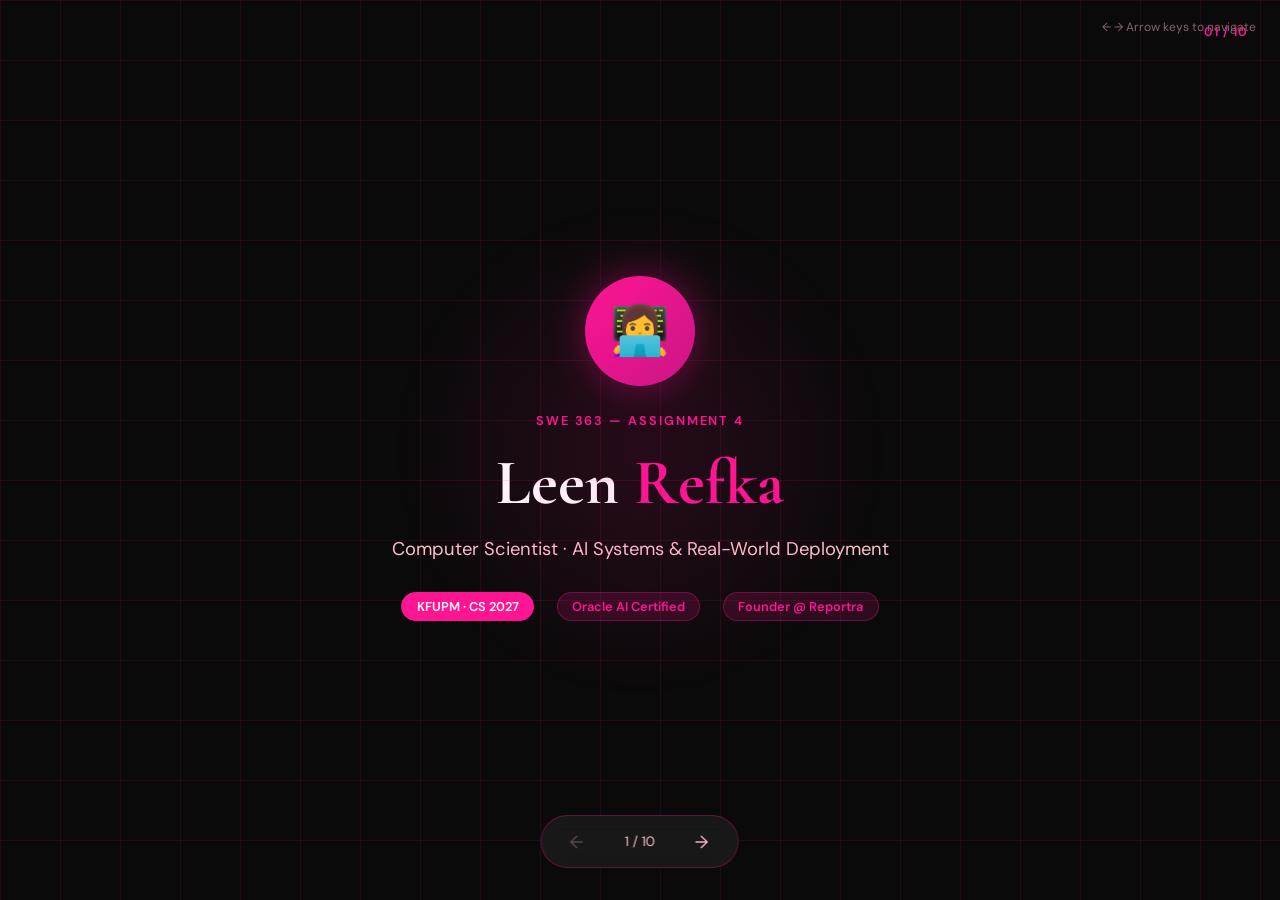
==== presentation/slides.html @ c20a2f3b "Add presentation slides, chatbot" ====
<!DOCTYPE html>
<html lang="en">
<head>
<meta charset="UTF-8">
<meta name="viewport" content="width=device-width, initial-scale=1.0">
<title>Leen Refka — Portfolio Presentation</title>
<link href="https://fonts.googleapis.com/css2?family=Cormorant+Garamond:wght@400;600&family=DM+Sans:wght@400;500;600&display=swap" rel="stylesheet">
<style>
  :root {
    --accent:   #ff1493;
    --accent2:  #c71585;
    --dark:     #0a0a0a;
    --card:     #1a1a1a;
    --text:     #ffffff;
    --muted:    #ffc0cb;
    --border:   rgba(255,20,147,0.3);
    --font-h:   'Cormorant Garamond', serif;
    --font-b:   'DM Sans', sans-serif;
  }

  * { margin:0; padding:0; box-sizing:border-box; }

  html { font-size: 16px; }

  body {
    font-family: var(--font-b);
    background: var(--dark);
    color: var(--text);
    overflow: hidden;
    height: 100vh;
  }

  /* ── SLIDES ── */
  .deck { width: 100vw; height: 100vh; position: relative; }

  .slide {
    position: absolute;
    inset: 0;
    display: flex;
    flex-direction: column;
    justify-content: center;
    align-items: center;
    padding: 3rem 5rem;
    opacity: 0;
    pointer-events: none;
    transition: opacity 0.5s ease, transform 0.5s ease;
    transform: translateX(60px);
  }
  .slide.active {
    opacity: 1;
    pointer-events: auto;
    transform: translateX(0);
  }
  .slide.prev { transform: translateX(-60px); }

  /* Subtle grid background */
  .slide::before {
    content: '';
    position: absolute;
    inset: 0;
    background-image:
      linear-gradient(var(--border) 1px, transparent 1px),
      linear-gradient(90deg, var(--border) 1px, transparent 1px);
    background-size: 60px 60px;
    pointer-events: none;
    opacity: 0.35;
  }

  /* Pink blob accent */
  .slide::after {
    content: '';
    position: absolute;
    width: 500px; height: 500px;
    border-radius: 50%;
    background: radial-gradient(circle, rgba(255,20,147,0.12) 0%, transparent 70%);
    pointer-events: none;
  }

  /* ── NAVIGATION ── */
  .nav {
    position: fixed;
    bottom: 2rem;
    left: 50%;
    transform: translateX(-50%);
    display: flex;
    align-items: center;
    gap: 1rem;
    background: rgba(26,26,26,0.9);
    border: 1px solid var(--border);
    border-radius: 50px;
    padding: 0.6rem 1.2rem;
    backdrop-filter: blur(10px);
    z-index: 100;
  }
  .nav button {
    background: none;
    border: none;
    color: var(--muted);
    font-size: 1.1rem;
    cursor: pointer;
    padding: 0.3rem 0.6rem;
    border-radius: 8px;
    transition: all 0.2s;
    font-family: var(--font-b);
  }
  .nav button:hover { background: var(--border); color: white; }
  .nav button:disabled { opacity: 0.3; cursor: default; }
  #slideCounter { font-size: 0.85rem; color: var(--muted); min-width: 60px; text-align: center; }

  /* Keyboard hint */
  .hint {
    position: fixed;
    top: 1.2rem;
    right: 1.5rem;
    font-size: 0.75rem;
    color: rgba(255,192,203,0.5);
    font-family: var(--font-b);
  }

  /* Slide number pill */
  .slide-num {
    position: absolute;
    top: 1.5rem;
    right: 2rem;
    font-size: 0.78rem;
    color: var(--accent);
    font-weight: 600;
    letter-spacing: 0.08em;
    font-family: var(--font-b);
  }

  /* ── TYPOGRAPHY ── */
  .tag-line {
    font-size: 0.8rem;
    font-weight: 600;
    letter-spacing: 0.15em;
    text-transform: uppercase;
    color: var(--accent);
    margin-bottom: 1rem;
  }
  h1 { font-family: var(--font-h); font-size: 4rem; line-height: 1.1; margin-bottom: 1rem; }
  h2 { font-family: var(--font-h); font-size: 2.8rem; margin-bottom: 1.2rem; }
  h3 { font-family: var(--font-h); font-size: 1.6rem; margin-bottom: 0.5rem; color: var(--accent); }
  p  { color: var(--muted); line-height: 1.7; font-size: 1rem; }
  .highlight { color: var(--accent); }

  /* ── CARDS GRID ── */
  .cards {
    display: grid;
    gap: 1rem;
    width: 100%;
    max-width: 900px;
    position: relative;
    z-index: 1;
  }
  .cards.cols-2 { grid-template-columns: 1fr 1fr; }
  .cards.cols-3 { grid-template-columns: 1fr 1fr 1fr; }

  .card {
    background: var(--card);
    border: 1px solid var(--border);
    border-radius: 14px;
    padding: 1.3rem 1.5rem;
  }
  .card-icon { font-size: 1.8rem; margin-bottom: 0.5rem; }
  .card p { font-size: 0.88rem; margin-top: 0.3rem; }

  /* ── PILL / BADGE ── */
  .pill {
    display: inline-block;
    background: rgba(255,20,147,0.15);
    color: var(--accent);
    border: 1px solid var(--border);
    border-radius: 50px;
    padding: 0.3rem 0.9rem;
    font-size: 0.8rem;
    font-weight: 600;
    margin: 0.2rem;
  }
  .pill.solid { background: var(--accent); color: white; border-color: var(--accent); }

  /* ── TIMELINE ── */
  .tl { display: flex; flex-direction: column; gap: 0.8rem; max-width: 700px; width: 100%; position: relative; z-index:1; }
  .tl-item { display: flex; gap: 1rem; align-items: flex-start; }
  .tl-dot { width: 10px; height: 10px; background: var(--accent); border-radius: 50%; margin-top: 0.45rem; flex-shrink: 0; }
  .tl-body h4 { font-size: 1rem; font-weight: 600; margin-bottom: 0.1rem; }
  .tl-body p  { font-size: 0.85rem; }

  /* ── FEATURE LIST ── */
  .feat-list { list-style: none; display: flex; flex-direction: column; gap: 0.6rem; position: relative; z-index:1; }
  .feat-list li { display: flex; align-items: flex-start; gap: 0.75rem; font-size: 0.95rem; }
  .feat-list li span.icon { font-size: 1.2rem; flex-shrink: 0; }

  /* ── SLIDE-SPECIFIC ── */
  /* Slide 1 — Cover */
  #s1 { text-align: center; }
  #s1 .avatar {
    width: 110px; height: 110px;
    border-radius: 50%;
    background: linear-gradient(135deg, var(--accent), var(--accent2));
    display: flex; align-items: center; justify-content: center;
    font-size: 3rem;
    margin: 0 auto 1.5rem;
    box-shadow: 0 0 40px rgba(255,20,147,0.4);
  }
  #s1 .sub { font-size: 1.15rem; color: var(--muted); margin-bottom: 1.5rem; }
  #s1 .meta { display: flex; gap: 1rem; justify-content: center; flex-wrap: wrap; }

  /* Slide 2 — About */
  #s2 { align-items: flex-start; }
  #s2 .layout { display: grid; grid-template-columns: 1fr 1.4fr; gap: 3rem; width: 100%; max-width: 900px; position: relative; z-index:1; }

  /* Slide 6 — Innovative features */
  .feat-grid { display: grid; grid-template-columns: 1fr 1fr; gap: 0.9rem; width:100%; max-width:860px; position:relative; z-index:1; }

  /* Slide 8 — Challenges */
  .challenge-list { display: flex; flex-direction: column; gap: 1rem; max-width: 780px; width:100%; position:relative; z-index:1; }
  .challenge-item { background: var(--card); border: 1px solid var(--border); border-radius: 12px; padding: 1rem 1.3rem; display: grid; grid-template-columns: 1fr 1fr; gap: 1rem; }
  .challenge-item .prob { color: var(--muted); font-size: 0.88rem; }
  .challenge-item .sol  { color: #a8f0a8; font-size: 0.88rem; }
  .challenge-item .label { font-size: 0.7rem; text-transform: uppercase; letter-spacing: 0.1em; margin-bottom: 0.2rem; }
  .challenge-item .label.p { color: #ff8080; }
  .challenge-item .label.s { color: #22c55e; }

  /* Slide 9 — Future */
  .future-grid { display: grid; grid-template-columns: 1fr 1fr 1fr; gap: 0.9rem; max-width:860px; width:100%; position:relative; z-index:1; }

  /* Progress bar slide */
  .prog-list { display: flex; flex-direction: column; gap: 0.9rem; max-width: 680px; width: 100%; position: relative; z-index:1; }
  .prog-item .prog-label { display:flex; justify-content:space-between; font-size:0.88rem; margin-bottom:0.3rem; }
  .prog-item .prog-label span:last-child { color: var(--accent); font-weight:700; }
  .prog-track { height:7px; background:rgba(255,255,255,0.1); border-radius:4px; overflow:hidden; }
  .prog-fill   { height:100%; background: linear-gradient(90deg, var(--accent), #ff85c8); border-radius:4px; }

  /* Divider line */
  .divider { width: 60px; height: 3px; background: linear-gradient(90deg, var(--accent), transparent); border-radius: 2px; margin: 0.8rem 0 1.2rem; }
  .center .divider { margin: 0.8rem auto 1.2rem; }
  .center { text-align: center; }

  /* Closing slide */
  #s10 { text-align: center; }
  #s10 h1 { font-size: 3.5rem; }
  #s10 .big-email { font-size: 1.1rem; color: var(--accent); margin-top: 1rem; }
  #s10 .socials { display:flex; gap:1rem; justify-content:center; margin-top:1.5rem; flex-wrap:wrap; }
</style>
</head>
<body>

<div class="hint">← → Arrow keys to navigate</div>

<div class="deck">

  <!-- SLIDE 1 — Cover -->
  <div class="slide active" id="s1">
    <div class="avatar">👩‍💻</div>
    <p class="tag-line">SWE 363 — Assignment 4</p>
    <h1>Leen <span class="highlight">Refka</span></h1>
    <p class="sub">Computer Scientist · AI Systems & Real-World Deployment</p>
    <div class="meta">
      <span class="pill solid">KFUPM · CS 2027</span>
      <span class="pill">Oracle AI Certified</span>
      <span class="pill">Founder @ Reportra</span>
    </div>
    <div class="slide-num">01 / 10</div>
  </div>

  <!-- SLIDE 2 — Project Overview -->
  <div class="slide" id="s2">
    <div class="slide-num">02 / 10</div>
    <div class="layout">
      <div>
        <p class="tag-line">The Project</p>
        <h2>Personal <span class="highlight">Portfolio</span></h2>
        <div class="divider"></div>
        <p>A fully responsive, production-ready personal portfolio web application built across four progressive assignments — from a static page to a feature-rich, deployed app.</p>
        <br>
        <div>
          <span class="pill solid">HTML</span>
          <span class="pill solid">CSS</span>
          <span class="pill solid">JavaScript</span>
          <span class="pill">GitHub API</span>
          <span class="pill">Facts API</span>
        </div>
      </div>
      <div class="cards" style="grid-template-columns:1fr; gap:0.75rem;">
        <div class="card"><p class="tag-line" style="margin:0 0 0.2rem">Assignment 1</p><p>Responsive layout, dark/light theme, contact form</p></div>
        <div class="card"><p class="tag-line" style="margin:0 0 0.2rem">Assignment 2</p><p>Greeting, project filters, live search, Fun Facts API</p></div>
        <div class="card"><p class="tag-line" style="margin:0 0 0.2rem">Assignment 3</p><p>GitHub API, sorting, visit timer, admin mode</p></div>
        <div class="card" style="border-color:var(--accent)"><p class="tag-line" style="margin:0 0 0.2rem">Assignment 4 ✦</p><p>Chatbot, 3D tilt, confetti, timeline, stats, typing anim.</p></div>
      </div>
    </div>
  </div>

  <!-- SLIDE 3 — About Me -->
  <div class="slide" id="s3">
    <div class="slide-num">03 / 10</div>
    <p class="tag-line">About Me</p>
    <h2 style="align-self:flex-start; max-width:900px;">Who I <span class="highlight">Am</span></h2>
    <div class="divider"></div>
    <div class="tl">
      <div class="tl-item">
        <div class="tl-dot"></div>
        <div class="tl-body"><h4>B.Sc. Computer Science — KFUPM (2023–2027)</h4><p>Focusing on AI Systems, Data Engineering & Real-World Deployment</p></div>
      </div>
      <div class="tl-item">
        <div class="tl-dot"></div>
        <div class="tl-body"><h4>Outreach Team Lead — RoboNexus | KFUPM (2025–Now)</h4><p>Sponsorship & partnership acquisition for a global robotics competition</p></div>
      </div>
      <div class="tl-item">
        <div class="tl-dot"></div>
        <div class="tl-body"><h4>Mentee — PwC Middle East (Fall 2025)</h4><p>Enterprise AI integration & aligning tech with business stakeholder goals</p></div>
      </div>
      <div class="tl-item">
        <div class="tl-dot"></div>
        <div class="tl-body"><h4>Hackathons & Community</h4><p>Finals: Logistathon & Aramco Championship · Co-organized MECC Hackathon · GSR Ambassador</p></div>
      </div>
    </div>
  </div>

  <!-- SLIDE 4 — Projects -->
  <div class="slide" id="s4">
    <div class="slide-num">04 / 10</div>
    <p class="tag-line">Projects</p>
    <h2 style="align-self:flex-start; max-width:900px;">What I've <span class="highlight">Built</span></h2>
    <div class="divider"></div>
    <div class="cards cols-2" style="max-width:900px;">
      <div class="card" style="border-color:var(--accent)">
        <div class="card-icon">⚡</div>
        <h3>Reportra</h3>
        <p>RAG + LLM pipeline turning sensor CSVs & inspection photos into compliant PDF reports for O&M firms.</p>
        <br>
        <div><span class="pill">Python</span><span class="pill">LangChain</span><span class="pill">FastAPI</span><span class="pill">React</span></div>
      </div>
      <div class="card">
        <div class="card-icon">🏥</div>
        <h3>Medical Records AI</h3>
        <p>Independent research — AI-driven clinical documentation generation applied to healthcare records.</p>
        <br>
        <div><span class="pill">LLM</span><span class="pill">RAG</span><span class="pill">Research</span></div>
      </div>
      <div class="card">
        <div class="card-icon">🚗</div>
        <h3>Car Evaluation ML</h3>
        <p>KNN, SVM, MLP classifiers on Car Evaluation dataset — cross-validation & confusion matrix analysis.</p>
        <br>
        <div><span class="pill">scikit-learn</span><span class="pill">Python</span></div>
      </div>
      <div class="card">
        <div class="card-icon">📚</div>
        <h3>TutorLink Platform</h3>
        <p>Team-built web-based course discovery & tutoring platform — feature workflows, UI logic, data org.</p>
        <br>
        <div><span class="pill">HTML</span><span class="pill">CSS</span><span class="pill">JS</span></div>
      </div>
    </div>
  </div>

  <!-- SLIDE 5 — Skills -->
  <div class="slide" id="s5">
    <div class="slide-num">05 / 10</div>
    <p class="tag-line">Tech Stack</p>
    <h2 style="align-self:flex-start; max-width:900px;">Skills & <span class="highlight">Tools</span></h2>
    <div class="divider"></div>
    <div class="prog-list">
      <div class="prog-item"><div class="prog-label"><span>Python</span><span>90%</span></div><div class="prog-track"><div class="prog-fill" style="width:90%"></div></div></div>
      <div class="prog-item"><div class="prog-label"><span>RAG / LLM Pipelines</span><span>82%</span></div><div class="prog-track"><div class="prog-fill" style="width:82%"></div></div></div>
      <div class="prog-item"><div class="prog-label"><span>React / Next.js</span><span>78%</span></div><div class="prog-track"><div class="prog-fill" style="width:78%"></div></div></div>
      <div class="prog-item"><div class="prog-label"><span>HTML & CSS</span><span>80%</span></div><div class="prog-track"><div class="prog-fill" style="width:80%"></div></div></div>
      <div class="prog-item"><div class="prog-label"><span>FastAPI / Flask</span><span>75%</span></div><div class="prog-track"><div class="prog-fill" style="width:75%"></div></div></div>
      <div class="prog-item"><div class="prog-label"><span>scikit-learn / ML</span><span>70%</span></div><div class="prog-track"><div class="prog-fill" style="width:70%"></div></div></div>
    </div>
  </div>

  <!-- SLIDE 6 — Innovative Features -->
  <div class="slide" id="s6">
    <div class="slide-num">06 / 10</div>
    <p class="tag-line">Assignment 4 Highlights</p>
    <h2 style="align-self:flex-start; max-width:900px;">Innovative <span class="highlight">Features</span></h2>
    <div class="divider"></div>
    <div class="feat-grid">
      <div class="card"><div class="card-icon">💬</div><h3>AI Chatbot</h3><p>Rule-based assistant that answers questions about my projects, skills & availability — no external API.</p></div>
      <div class="card"><div class="card-icon">🎲</div><h3>3D Card Tilt</h3><p>Project cards tilt in perspective following mouse movement — pure vanilla JS, no library.</p></div>
      <div class="card"><div class="card-icon">🎉</div><h3>Confetti Burst</h3><p>Canvas-based pink confetti animation fires when the contact form is successfully submitted.</p></div>
      <div class="card"><div class="card-icon">📊</div><h3>Stat Counters</h3><p>Numbers animate from 0 to target when scrolled into view using IntersectionObserver.</p></div>
      <div class="card"><div class="card-icon">⌨️</div><h3>Typing Animation</h3><p>Cycling role phrases in the hero — typewriter effect with configurable speed, pause & delete.</p></div>
      <div class="card"><div class="card-icon">📱</div><h3>Hamburger Menu</h3><p>Fully accessible mobile navigation with aria-expanded, outside-click dismiss & smooth toggle.</p></div>
    </div>
  </div>

  <!-- SLIDE 7 — Technical Architecture -->
  <div class="slide" id="s7">
    <div class="slide-num">07 / 10</div>
    <p class="tag-line">Technical Deep Dive</p>
    <h2 style="align-self:flex-start; max-width:900px;">Architecture <span class="highlight">& Design</span></h2>
    <div class="divider"></div>
    <div class="cards cols-3" style="max-width:900px;">
      <div class="card">
        <h3>HTML</h3>
        <ul style="color:var(--muted); font-size:0.85rem; padding-left:1rem; margin-top:0.5rem; display:flex; flex-direction:column; gap:0.3rem;">
          <li>Semantic elements</li>
          <li>ARIA attributes</li>
          <li>aria-live regions</li>
          <li>Logical section IDs</li>
        </ul>
      </div>
      <div class="card">
        <h3>CSS</h3>
        <ul style="color:var(--muted); font-size:0.85rem; padding-left:1rem; margin-top:0.5rem; display:flex; flex-direction:column; gap:0.3rem;">
          <li>CSS custom properties</li>
          <li>Grid + Flexbox layout</li>
          <li>Dark/Light theming</li>
          <li>Zero-library animations</li>
        </ul>
      </div>
      <div class="card">
        <h3>JavaScript</h3>
        <ul style="color:var(--muted); font-size:0.85rem; padding-left:1rem; margin-top:0.5rem; display:flex; flex-direction:column; gap:0.3rem;">
          <li>Modular init() pattern</li>
          <li>IntersectionObserver</li>
          <li>Async/await APIs</li>
          <li>localStorage state</li>
        </ul>
      </div>
    </div>
    <br>
    <div class="cards cols-2" style="max-width:900px;">
      <div class="card"><h3>GitHub API</h3><p>Fetches latest public repos — language badges, star counts, graceful rate-limit handling.</p></div>
      <div class="card"><h3>Useless Facts API</h3><p>Random facts on demand — loading state, error fallback, disabled button during fetch.</p></div>
    </div>
  </div>

  <!-- SLIDE 8 — Challenges -->
  <div class="slide" id="s8">
    <div class="slide-num">08 / 10</div>
    <p class="tag-line">Technical Deep Dive</p>
    <h2 style="align-self:flex-start; max-width:900px;">Challenges & <span class="highlight">Solutions</span></h2>
    <div class="divider"></div>
    <div class="challenge-list">
      <div class="challenge-item">
        <div><p class="label p">Problem</p><p class="prob">Duplicate CSS rules from previous assignments caused dark mode specificity conflicts</p></div>
        <div><p class="label s">Solution</p><p class="sol">Audited & removed ~150 duplicate lines; consolidated all tokens into CSS custom properties</p></div>
      </div>
      <div class="challenge-item">
        <div><p class="label p">Problem</p><p class="prob">Mobile timeline layout — the connecting dot floated away from the card on small screens</p></div>
        <div><p class="label s">Solution</p><p class="sol">Collapsed to single-column at 768px; fixed left/padding values for the dot in the media query</p></div>
      </div>
      <div class="challenge-item">
        <div><p class="label p">Unresolved</p><p class="prob">Contact form doesn't send real emails — submission is still simulated client-side only</p></div>
        <div><p class="label s">Planned</p><p class="sol">Integrate EmailJS or Formspree for real delivery without a backend in a future update</p></div>
      </div>
    </div>
  </div>

  <!-- SLIDE 9 — AI Integration -->
  <div class="slide" id="s9">
    <div class="slide-num">09 / 10</div>
    <p class="tag-line">AI Integration</p>
    <h2 style="align-self:flex-start; max-width:900px;">How I Used <span class="highlight">AI Tools</span></h2>
    <div class="divider"></div>
    <div class="future-grid">
      <div class="card"><div class="card-icon">🤖</div><h3>Code Generation</h3><p>Used AI tools to scaffold features like the typing animation and IntersectionObserver logic.</p></div>
      <div class="card"><div class="card-icon">🐛</div><h3>Debugging</h3><p>Identified duplicate CSS, missing aria attributes, and a form ID bug from prior assignments.</p></div>
      <div class="card"><div class="card-icon">📝</div><h3>Documentation</h3><p>Drafted README, AI usage report, and technical documentation with AI assistance.</p></div>
      <div class="card"><div class="card-icon">🔍</div><h3>Code Review</h3><p>Reviewed generated code line-by-line, tested on real devices, modified to fit design system.</p></div>
      <div class="card"><div class="card-icon">✂️</div><h3>What I Changed</h3><p>Adjusted hamburger click handler, fixed timeline mobile layout, tuned animation timings.</p></div>
      <div class="card"><div class="card-icon">📚</div><h3>Learning</h3><p>Deepened understanding of IntersectionObserver, aria-expanded semantics, and CSS specificity.</p></div>
    </div>
  </div>

  <!-- SLIDE 10 — Closing -->
  <div class="slide" id="s10">
    <div class="slide-num">10 / 10</div>
    <p class="tag-line">Thank You</p>
    <h1>Let's <span class="highlight">Connect</span></h1>
    <div class="divider" style="margin:0.8rem auto 1.2rem;"></div>
    <p class="big-email">leen.n.refka@gmail.com</p>
    <div class="socials">
      <span class="pill">github.com/leen7777</span>
      <span class="pill">linkedin.com/in/leenrefka</span>
    </div>
    <br><br>
    <div style="display:flex; gap:0.75rem; justify-content:center; flex-wrap:wrap;">
      <span class="pill solid">5 Projects</span>
      <span class="pill solid">2 Hackathon Finals</span>
      <span class="pill solid">Oracle AI Certified</span>
      <span class="pill solid">Founder @ Reportra</span>
    </div>
  </div>

</div><!-- /deck -->

<!-- Navigation -->
<nav class="nav">
  <button id="prev" disabled>←</button>
  <span id="slideCounter">1 / 10</span>
  <button id="next">→</button>
</nav>

<script>
  const slides = document.querySelectorAll('.slide');
  let cur = 0;

  function goTo(n) {
    slides[cur].classList.remove('active');
    slides[cur].classList.add('prev');
    setTimeout(() => slides[cur].classList.remove('prev'), 500);
    cur = n;
    slides[cur].classList.add('active');
    document.getElementById('slideCounter').textContent = `${cur + 1} / ${slides.length}`;
    document.getElementById('prev').disabled = cur === 0;
    document.getElementById('next').disabled = cur === slides.length - 1;
  }

  document.getElementById('prev').addEventListener('click', () => { if (cur > 0) goTo(cur - 1); });
  document.getElementById('next').addEventListener('click', () => { if (cur < slides.length - 1) goTo(cur + 1); });

  document.addEventListener('keydown', e => {
    if (e.key === 'ArrowRight' || e.key === 'ArrowDown') { if (cur < slides.length - 1) goTo(cur + 1); }
    if (e.key === 'ArrowLeft'  || e.key === 'ArrowUp')   { if (cur > 0) goTo(cur - 1); }
  });
</script>
</body>
</html>
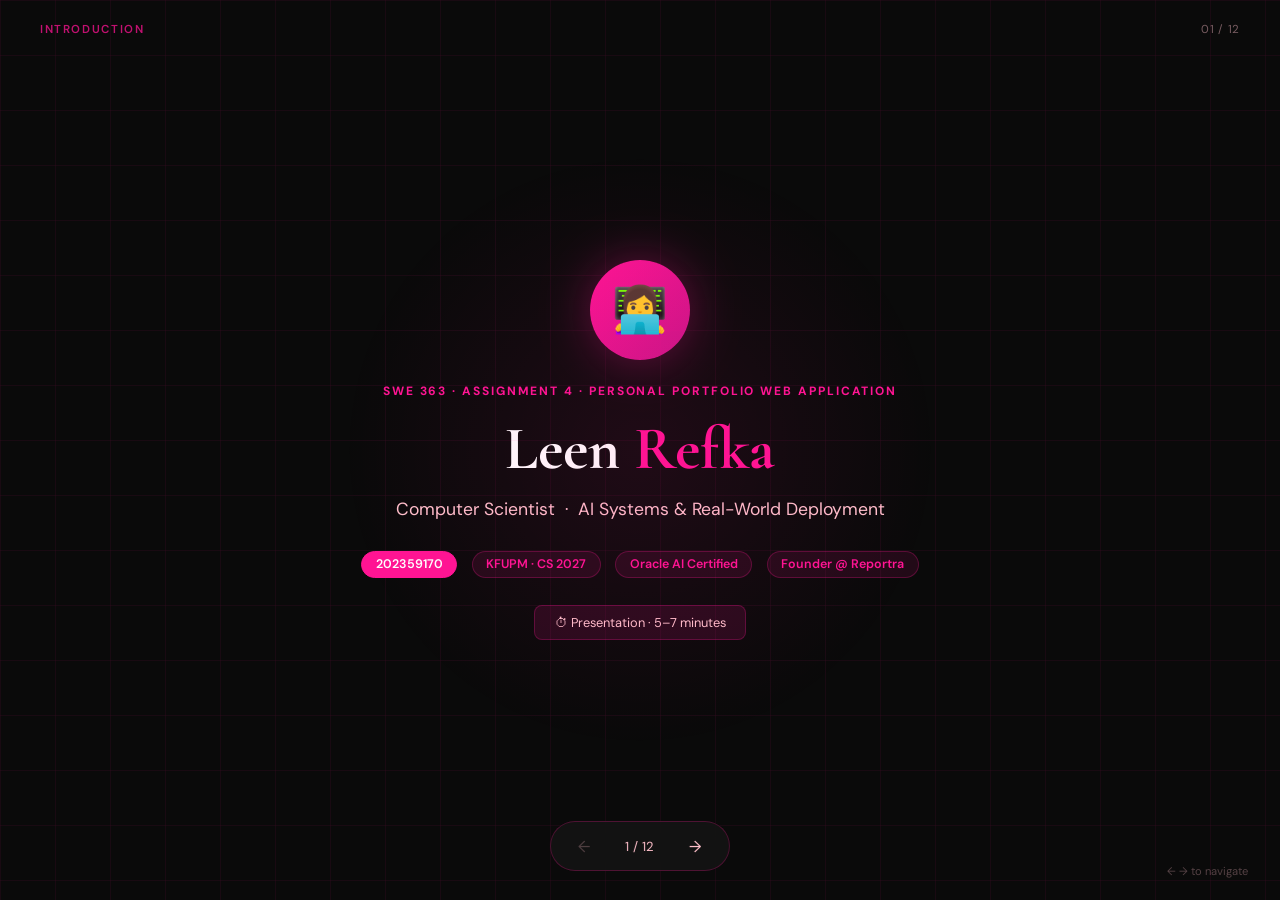
==== commit 645f5e35: "Update presentation slides to match assignment 4 required structure" ====
--- a/presentation/slides.html
+++ b/presentation/slides.html
@@ -3,521 +3,569 @@
 <head>
 <meta charset="UTF-8">
 <meta name="viewport" content="width=device-width, initial-scale=1.0">
-<title>Leen Refka — Portfolio Presentation</title>
+<title>Leen Refka — Portfolio Presentation | SWE 363</title>
 <link href="https://fonts.googleapis.com/css2?family=Cormorant+Garamond:wght@400;600&family=DM+Sans:wght@400;500;600&display=swap" rel="stylesheet">
 <style>
-  :root {
-    --accent:   #ff1493;
-    --accent2:  #c71585;
-    --dark:     #0a0a0a;
-    --card:     #1a1a1a;
-    --text:     #ffffff;
-    --muted:    #ffc0cb;
-    --border:   rgba(255,20,147,0.3);
-    --font-h:   'Cormorant Garamond', serif;
-    --font-b:   'DM Sans', sans-serif;
-  }
-
-  * { margin:0; padding:0; box-sizing:border-box; }
-
-  html { font-size: 16px; }
-
-  body {
-    font-family: var(--font-b);
-    background: var(--dark);
-    color: var(--text);
-    overflow: hidden;
-    height: 100vh;
-  }
-
-  /* ── SLIDES ── */
-  .deck { width: 100vw; height: 100vh; position: relative; }
-
-  .slide {
-    position: absolute;
-    inset: 0;
-    display: flex;
-    flex-direction: column;
-    justify-content: center;
-    align-items: center;
-    padding: 3rem 5rem;
-    opacity: 0;
-    pointer-events: none;
-    transition: opacity 0.5s ease, transform 0.5s ease;
-    transform: translateX(60px);
-  }
-  .slide.active {
-    opacity: 1;
-    pointer-events: auto;
-    transform: translateX(0);
-  }
-  .slide.prev { transform: translateX(-60px); }
-
-  /* Subtle grid background */
-  .slide::before {
-    content: '';
-    position: absolute;
-    inset: 0;
-    background-image:
-      linear-gradient(var(--border) 1px, transparent 1px),
-      linear-gradient(90deg, var(--border) 1px, transparent 1px);
-    background-size: 60px 60px;
-    pointer-events: none;
-    opacity: 0.35;
-  }
-
-  /* Pink blob accent */
-  .slide::after {
-    content: '';
-    position: absolute;
-    width: 500px; height: 500px;
-    border-radius: 50%;
-    background: radial-gradient(circle, rgba(255,20,147,0.12) 0%, transparent 70%);
-    pointer-events: none;
-  }
-
-  /* ── NAVIGATION ── */
-  .nav {
-    position: fixed;
-    bottom: 2rem;
-    left: 50%;
-    transform: translateX(-50%);
-    display: flex;
-    align-items: center;
-    gap: 1rem;
-    background: rgba(26,26,26,0.9);
-    border: 1px solid var(--border);
-    border-radius: 50px;
-    padding: 0.6rem 1.2rem;
-    backdrop-filter: blur(10px);
-    z-index: 100;
-  }
-  .nav button {
-    background: none;
-    border: none;
-    color: var(--muted);
-    font-size: 1.1rem;
-    cursor: pointer;
-    padding: 0.3rem 0.6rem;
-    border-radius: 8px;
-    transition: all 0.2s;
-    font-family: var(--font-b);
-  }
-  .nav button:hover { background: var(--border); color: white; }
-  .nav button:disabled { opacity: 0.3; cursor: default; }
-  #slideCounter { font-size: 0.85rem; color: var(--muted); min-width: 60px; text-align: center; }
-
-  /* Keyboard hint */
-  .hint {
-    position: fixed;
-    top: 1.2rem;
-    right: 1.5rem;
-    font-size: 0.75rem;
-    color: rgba(255,192,203,0.5);
-    font-family: var(--font-b);
-  }
-
-  /* Slide number pill */
-  .slide-num {
-    position: absolute;
-    top: 1.5rem;
-    right: 2rem;
-    font-size: 0.78rem;
-    color: var(--accent);
-    font-weight: 600;
-    letter-spacing: 0.08em;
-    font-family: var(--font-b);
-  }
-
-  /* ── TYPOGRAPHY ── */
-  .tag-line {
-    font-size: 0.8rem;
-    font-weight: 600;
-    letter-spacing: 0.15em;
-    text-transform: uppercase;
-    color: var(--accent);
-    margin-bottom: 1rem;
-  }
-  h1 { font-family: var(--font-h); font-size: 4rem; line-height: 1.1; margin-bottom: 1rem; }
-  h2 { font-family: var(--font-h); font-size: 2.8rem; margin-bottom: 1.2rem; }
-  h3 { font-family: var(--font-h); font-size: 1.6rem; margin-bottom: 0.5rem; color: var(--accent); }
-  p  { color: var(--muted); line-height: 1.7; font-size: 1rem; }
-  .highlight { color: var(--accent); }
-
-  /* ── CARDS GRID ── */
-  .cards {
-    display: grid;
-    gap: 1rem;
-    width: 100%;
-    max-width: 900px;
-    position: relative;
-    z-index: 1;
-  }
-  .cards.cols-2 { grid-template-columns: 1fr 1fr; }
-  .cards.cols-3 { grid-template-columns: 1fr 1fr 1fr; }
-
-  .card {
-    background: var(--card);
-    border: 1px solid var(--border);
-    border-radius: 14px;
-    padding: 1.3rem 1.5rem;
-  }
-  .card-icon { font-size: 1.8rem; margin-bottom: 0.5rem; }
-  .card p { font-size: 0.88rem; margin-top: 0.3rem; }
-
-  /* ── PILL / BADGE ── */
-  .pill {
-    display: inline-block;
-    background: rgba(255,20,147,0.15);
-    color: var(--accent);
-    border: 1px solid var(--border);
-    border-radius: 50px;
-    padding: 0.3rem 0.9rem;
-    font-size: 0.8rem;
-    font-weight: 600;
-    margin: 0.2rem;
-  }
-  .pill.solid { background: var(--accent); color: white; border-color: var(--accent); }
-
-  /* ── TIMELINE ── */
-  .tl { display: flex; flex-direction: column; gap: 0.8rem; max-width: 700px; width: 100%; position: relative; z-index:1; }
-  .tl-item { display: flex; gap: 1rem; align-items: flex-start; }
-  .tl-dot { width: 10px; height: 10px; background: var(--accent); border-radius: 50%; margin-top: 0.45rem; flex-shrink: 0; }
-  .tl-body h4 { font-size: 1rem; font-weight: 600; margin-bottom: 0.1rem; }
-  .tl-body p  { font-size: 0.85rem; }
-
-  /* ── FEATURE LIST ── */
-  .feat-list { list-style: none; display: flex; flex-direction: column; gap: 0.6rem; position: relative; z-index:1; }
-  .feat-list li { display: flex; align-items: flex-start; gap: 0.75rem; font-size: 0.95rem; }
-  .feat-list li span.icon { font-size: 1.2rem; flex-shrink: 0; }
-
-  /* ── SLIDE-SPECIFIC ── */
-  /* Slide 1 — Cover */
-  #s1 { text-align: center; }
-  #s1 .avatar {
-    width: 110px; height: 110px;
-    border-radius: 50%;
-    background: linear-gradient(135deg, var(--accent), var(--accent2));
-    display: flex; align-items: center; justify-content: center;
-    font-size: 3rem;
-    margin: 0 auto 1.5rem;
-    box-shadow: 0 0 40px rgba(255,20,147,0.4);
-  }
-  #s1 .sub { font-size: 1.15rem; color: var(--muted); margin-bottom: 1.5rem; }
-  #s1 .meta { display: flex; gap: 1rem; justify-content: center; flex-wrap: wrap; }
-
-  /* Slide 2 — About */
-  #s2 { align-items: flex-start; }
-  #s2 .layout { display: grid; grid-template-columns: 1fr 1.4fr; gap: 3rem; width: 100%; max-width: 900px; position: relative; z-index:1; }
-
-  /* Slide 6 — Innovative features */
-  .feat-grid { display: grid; grid-template-columns: 1fr 1fr; gap: 0.9rem; width:100%; max-width:860px; position:relative; z-index:1; }
-
-  /* Slide 8 — Challenges */
-  .challenge-list { display: flex; flex-direction: column; gap: 1rem; max-width: 780px; width:100%; position:relative; z-index:1; }
-  .challenge-item { background: var(--card); border: 1px solid var(--border); border-radius: 12px; padding: 1rem 1.3rem; display: grid; grid-template-columns: 1fr 1fr; gap: 1rem; }
-  .challenge-item .prob { color: var(--muted); font-size: 0.88rem; }
-  .challenge-item .sol  { color: #a8f0a8; font-size: 0.88rem; }
-  .challenge-item .label { font-size: 0.7rem; text-transform: uppercase; letter-spacing: 0.1em; margin-bottom: 0.2rem; }
-  .challenge-item .label.p { color: #ff8080; }
-  .challenge-item .label.s { color: #22c55e; }
-
-  /* Slide 9 — Future */
-  .future-grid { display: grid; grid-template-columns: 1fr 1fr 1fr; gap: 0.9rem; max-width:860px; width:100%; position:relative; z-index:1; }
-
-  /* Progress bar slide */
-  .prog-list { display: flex; flex-direction: column; gap: 0.9rem; max-width: 680px; width: 100%; position: relative; z-index:1; }
-  .prog-item .prog-label { display:flex; justify-content:space-between; font-size:0.88rem; margin-bottom:0.3rem; }
-  .prog-item .prog-label span:last-child { color: var(--accent); font-weight:700; }
-  .prog-track { height:7px; background:rgba(255,255,255,0.1); border-radius:4px; overflow:hidden; }
-  .prog-fill   { height:100%; background: linear-gradient(90deg, var(--accent), #ff85c8); border-radius:4px; }
-
-  /* Divider line */
-  .divider { width: 60px; height: 3px; background: linear-gradient(90deg, var(--accent), transparent); border-radius: 2px; margin: 0.8rem 0 1.2rem; }
-  .center .divider { margin: 0.8rem auto 1.2rem; }
-  .center { text-align: center; }
-
-  /* Closing slide */
-  #s10 { text-align: center; }
-  #s10 h1 { font-size: 3.5rem; }
-  #s10 .big-email { font-size: 1.1rem; color: var(--accent); margin-top: 1rem; }
-  #s10 .socials { display:flex; gap:1rem; justify-content:center; margin-top:1.5rem; flex-wrap:wrap; }
+:root {
+  --accent:  #ff1493;
+  --accent2: #c71585;
+  --dark:    #0a0a0a;
+  --card:    #141414;
+  --card2:   #1e1e1e;
+  --text:    #ffffff;
+  --muted:   #ffc0cb;
+  --border:  rgba(255,20,147,0.25);
+  --green:   #22c55e;
+  --red:     #ff6b6b;
+  --fh: 'Cormorant Garamond', serif;
+  --fb: 'DM Sans', sans-serif;
+}
+*{margin:0;padding:0;box-sizing:border-box;}
+html,body{width:100%;height:100%;overflow:hidden;background:var(--dark);color:var(--text);font-family:var(--fb);}
+
+/* ─── DECK ─── */
+.deck{position:relative;width:100vw;height:100vh;}
+.slide{
+  position:absolute;inset:0;
+  display:flex;flex-direction:column;justify-content:center;align-items:center;
+  padding:2.5rem 5rem;
+  opacity:0;pointer-events:none;
+  transition:opacity .45s ease,transform .45s ease;
+  transform:translateX(50px);
+}
+.slide.active{opacity:1;pointer-events:auto;transform:translateX(0);}
+.slide.out{transform:translateX(-50px);}
+
+/* grid bg */
+.slide::before{
+  content:'';position:absolute;inset:0;pointer-events:none;
+  background-image:linear-gradient(var(--border) 1px,transparent 1px),linear-gradient(90deg,var(--border) 1px,transparent 1px);
+  background-size:55px 55px;opacity:.25;
+}
+/* pink glow */
+.slide::after{
+  content:'';position:absolute;pointer-events:none;
+  width:600px;height:600px;border-radius:50%;
+  background:radial-gradient(circle,rgba(255,20,147,.09) 0%,transparent 70%);
+}
+
+/* ─── NAV ─── */
+.nav{
+  position:fixed;bottom:1.8rem;left:50%;transform:translateX(-50%);
+  display:flex;align-items:center;gap:.8rem;z-index:100;
+  background:rgba(20,20,20,.92);border:1px solid var(--border);
+  border-radius:50px;padding:.55rem 1.1rem;backdrop-filter:blur(12px);
+}
+.nav button{
+  background:none;border:none;color:var(--muted);font-size:1rem;
+  cursor:pointer;padding:.3rem .6rem;border-radius:8px;
+  transition:all .2s;font-family:var(--fb);
+}
+.nav button:hover{background:var(--border);color:#fff;}
+.nav button:disabled{opacity:.25;cursor:default;}
+#ctr{font-size:.82rem;color:var(--muted);min-width:55px;text-align:center;}
+
+/* section label */
+.section-label{
+  position:absolute;top:1.4rem;left:2.5rem;
+  font-size:.72rem;font-weight:600;letter-spacing:.14em;text-transform:uppercase;
+  color:var(--accent);opacity:.75;
+}
+.slide-num{
+  position:absolute;top:1.4rem;right:2.5rem;
+  font-size:.72rem;color:rgba(255,192,203,.45);letter-spacing:.06em;
+}
+.hint{position:fixed;bottom:1.4rem;right:2rem;font-size:.7rem;color:rgba(255,192,203,.3);}
+
+/* ─── TYPOGRAPHY ─── */
+.eyebrow{font-size:.75rem;font-weight:700;letter-spacing:.16em;text-transform:uppercase;color:var(--accent);margin-bottom:.9rem;}
+h1{font-family:var(--fh);font-size:3.8rem;line-height:1.1;margin-bottom:.8rem;}
+h2{font-family:var(--fh);font-size:2.6rem;line-height:1.15;margin-bottom:.9rem;}
+h3{font-family:var(--fh);font-size:1.35rem;color:var(--accent);margin-bottom:.35rem;}
+p{color:var(--muted);line-height:1.7;font-size:.95rem;}
+.hl{color:var(--accent);}
+.divider{width:50px;height:3px;background:linear-gradient(90deg,var(--accent),transparent);border-radius:2px;margin:.7rem 0 1.1rem;}
+
+/* ─── PILL ─── */
+.pill{display:inline-block;padding:.28rem .85rem;border-radius:50px;font-size:.78rem;font-weight:600;margin:.2rem;border:1px solid var(--border);background:rgba(255,20,147,.1);color:var(--accent);}
+.pill.s{background:var(--accent);color:#fff;border-color:var(--accent);}
+.pill.g{background:rgba(34,197,94,.12);color:var(--green);border-color:rgba(34,197,94,.3);}
+.pill.r{background:rgba(255,107,107,.12);color:var(--red);border-color:rgba(255,107,107,.3);}
+
+/* ─── CARD ─── */
+.card{background:var(--card2);border:1px solid var(--border);border-radius:14px;padding:1.2rem 1.4rem;}
+.card.accent{border-color:var(--accent);}
+.card-icon{font-size:1.7rem;margin-bottom:.4rem;}
+
+/* ─── GRID LAYOUTS ─── */
+.g2{display:grid;grid-template-columns:1fr 1fr;gap:1rem;width:100%;max-width:900px;position:relative;z-index:1;}
+.g3{display:grid;grid-template-columns:1fr 1fr 1fr;gap:.9rem;width:100%;max-width:900px;position:relative;z-index:1;}
+.g4{display:grid;grid-template-columns:1fr 1fr 1fr 1fr;gap:.85rem;width:100%;max-width:960px;position:relative;z-index:1;}
+.side{display:grid;grid-template-columns:1fr 1.5fr;gap:3rem;width:100%;max-width:920px;position:relative;z-index:1;align-items:start;}
+
+/* ─── FEATURE ROW ─── */
+.feat{display:flex;align-items:flex-start;gap:.75rem;margin-bottom:.55rem;}
+.feat-icon{font-size:1.15rem;flex-shrink:0;margin-top:.05rem;}
+.feat-text h4{font-size:.95rem;font-weight:600;margin-bottom:.1rem;}
+.feat-text p{font-size:.83rem;}
+
+/* ─── CHALLENGE TABLE ─── */
+.ch-row{display:grid;grid-template-columns:1fr 1fr;gap:.75rem;background:var(--card2);border:1px solid var(--border);border-radius:12px;padding:1rem 1.2rem;margin-bottom:.6rem;}
+.ch-label{font-size:.65rem;font-weight:700;letter-spacing:.1em;text-transform:uppercase;margin-bottom:.2rem;}
+.ch-label.p{color:var(--red);}
+.ch-label.s{color:var(--green);}
+.ch-val{font-size:.85rem;color:var(--muted);}
+
+/* ─── PROGRESS BARS ─── */
+.prog{margin-bottom:.75rem;}
+.prog-top{display:flex;justify-content:space-between;font-size:.85rem;margin-bottom:.3rem;}
+.prog-top span:last-child{color:var(--accent);font-weight:700;}
+.prog-track{height:7px;background:rgba(255,255,255,.08);border-radius:4px;overflow:hidden;}
+.prog-fill{height:100%;background:linear-gradient(90deg,var(--accent),#ff85c8);border-radius:4px;}
+
+/* ─── TIMELINE ─── */
+.tl{display:flex;flex-direction:column;gap:.7rem;max-width:760px;width:100%;position:relative;z-index:1;}
+.tl-row{display:flex;gap:.9rem;}
+.tl-dot{width:9px;height:9px;border-radius:50%;background:var(--accent);margin-top:.45rem;flex-shrink:0;}
+.tl-row h4{font-size:.95rem;font-weight:600;margin-bottom:.1rem;}
+.tl-row p{font-size:.83rem;}
+
+/* ─── COVER SLIDE ─── */
+#s1{text-align:center;}
+.avatar{width:100px;height:100px;border-radius:50%;background:linear-gradient(135deg,var(--accent),var(--accent2));display:flex;align-items:center;justify-content:center;font-size:2.8rem;margin:0 auto 1.3rem;box-shadow:0 0 50px rgba(255,20,147,.35);}
+.sub-title{font-size:1.1rem;color:var(--muted);margin-bottom:1.4rem;}
+.meta-pills{display:flex;gap:.5rem;justify-content:center;flex-wrap:wrap;}
+.time-badge{display:inline-block;background:rgba(255,20,147,.12);border:1px solid var(--border);border-radius:8px;padding:.5rem 1.2rem;font-size:.8rem;color:var(--muted);margin-top:1.5rem;}
+
+/* ─── CLOSING ─── */
+#s12{text-align:center;}
+#s12 .big{font-size:1.05rem;color:var(--accent);margin-top:.8rem;}
+#s12 .links{display:flex;gap:.8rem;justify-content:center;flex-wrap:wrap;margin-top:1.2rem;}
 </style>
 </head>
 <body>
-
-<div class="hint">← → Arrow keys to navigate</div>
+<div class="hint">← → to navigate</div>
 
 <div class="deck">
 
-  <!-- SLIDE 1 — Cover -->
-  <div class="slide active" id="s1">
-    <div class="avatar">👩‍💻</div>
-    <p class="tag-line">SWE 363 — Assignment 4</p>
-    <h1>Leen <span class="highlight">Refka</span></h1>
-    <p class="sub">Computer Scientist · AI Systems & Real-World Deployment</p>
-    <div class="meta">
-      <span class="pill solid">KFUPM · CS 2027</span>
-      <span class="pill">Oracle AI Certified</span>
-      <span class="pill">Founder @ Reportra</span>
-    </div>
-    <div class="slide-num">01 / 10</div>
-  </div>
-
-  <!-- SLIDE 2 — Project Overview -->
-  <div class="slide" id="s2">
-    <div class="slide-num">02 / 10</div>
-    <div class="layout">
-      <div>
-        <p class="tag-line">The Project</p>
-        <h2>Personal <span class="highlight">Portfolio</span></h2>
-        <div class="divider"></div>
-        <p>A fully responsive, production-ready personal portfolio web application built across four progressive assignments — from a static page to a feature-rich, deployed app.</p>
-        <br>
-        <div>
-          <span class="pill solid">HTML</span>
-          <span class="pill solid">CSS</span>
-          <span class="pill solid">JavaScript</span>
-          <span class="pill">GitHub API</span>
-          <span class="pill">Facts API</span>
-        </div>
-      </div>
-      <div class="cards" style="grid-template-columns:1fr; gap:0.75rem;">
-        <div class="card"><p class="tag-line" style="margin:0 0 0.2rem">Assignment 1</p><p>Responsive layout, dark/light theme, contact form</p></div>
-        <div class="card"><p class="tag-line" style="margin:0 0 0.2rem">Assignment 2</p><p>Greeting, project filters, live search, Fun Facts API</p></div>
-        <div class="card"><p class="tag-line" style="margin:0 0 0.2rem">Assignment 3</p><p>GitHub API, sorting, visit timer, admin mode</p></div>
-        <div class="card" style="border-color:var(--accent)"><p class="tag-line" style="margin:0 0 0.2rem">Assignment 4 ✦</p><p>Chatbot, 3D tilt, confetti, timeline, stats, typing anim.</p></div>
-      </div>
-    </div>
-  </div>
-
-  <!-- SLIDE 3 — About Me -->
-  <div class="slide" id="s3">
-    <div class="slide-num">03 / 10</div>
-    <p class="tag-line">About Me</p>
-    <h2 style="align-self:flex-start; max-width:900px;">Who I <span class="highlight">Am</span></h2>
-    <div class="divider"></div>
-    <div class="tl">
-      <div class="tl-item">
-        <div class="tl-dot"></div>
-        <div class="tl-body"><h4>B.Sc. Computer Science — KFUPM (2023–2027)</h4><p>Focusing on AI Systems, Data Engineering & Real-World Deployment</p></div>
-      </div>
-      <div class="tl-item">
-        <div class="tl-dot"></div>
-        <div class="tl-body"><h4>Outreach Team Lead — RoboNexus | KFUPM (2025–Now)</h4><p>Sponsorship & partnership acquisition for a global robotics competition</p></div>
-      </div>
-      <div class="tl-item">
-        <div class="tl-dot"></div>
-        <div class="tl-body"><h4>Mentee — PwC Middle East (Fall 2025)</h4><p>Enterprise AI integration & aligning tech with business stakeholder goals</p></div>
-      </div>
-      <div class="tl-item">
-        <div class="tl-dot"></div>
-        <div class="tl-body"><h4>Hackathons & Community</h4><p>Finals: Logistathon & Aramco Championship · Co-organized MECC Hackathon · GSR Ambassador</p></div>
-      </div>
-    </div>
-  </div>
-
-  <!-- SLIDE 4 — Projects -->
-  <div class="slide" id="s4">
-    <div class="slide-num">04 / 10</div>
-    <p class="tag-line">Projects</p>
-    <h2 style="align-self:flex-start; max-width:900px;">What I've <span class="highlight">Built</span></h2>
-    <div class="divider"></div>
-    <div class="cards cols-2" style="max-width:900px;">
-      <div class="card" style="border-color:var(--accent)">
-        <div class="card-icon">⚡</div>
-        <h3>Reportra</h3>
-        <p>RAG + LLM pipeline turning sensor CSVs & inspection photos into compliant PDF reports for O&M firms.</p>
-        <br>
-        <div><span class="pill">Python</span><span class="pill">LangChain</span><span class="pill">FastAPI</span><span class="pill">React</span></div>
-      </div>
-      <div class="card">
-        <div class="card-icon">🏥</div>
-        <h3>Medical Records AI</h3>
-        <p>Independent research — AI-driven clinical documentation generation applied to healthcare records.</p>
-        <br>
-        <div><span class="pill">LLM</span><span class="pill">RAG</span><span class="pill">Research</span></div>
-      </div>
-      <div class="card">
-        <div class="card-icon">🚗</div>
-        <h3>Car Evaluation ML</h3>
-        <p>KNN, SVM, MLP classifiers on Car Evaluation dataset — cross-validation & confusion matrix analysis.</p>
-        <br>
-        <div><span class="pill">scikit-learn</span><span class="pill">Python</span></div>
-      </div>
-      <div class="card">
-        <div class="card-icon">📚</div>
-        <h3>TutorLink Platform</h3>
-        <p>Team-built web-based course discovery & tutoring platform — feature workflows, UI logic, data org.</p>
-        <br>
-        <div><span class="pill">HTML</span><span class="pill">CSS</span><span class="pill">JS</span></div>
-      </div>
-    </div>
-  </div>
-
-  <!-- SLIDE 5 — Skills -->
-  <div class="slide" id="s5">
-    <div class="slide-num">05 / 10</div>
-    <p class="tag-line">Tech Stack</p>
-    <h2 style="align-self:flex-start; max-width:900px;">Skills & <span class="highlight">Tools</span></h2>
-    <div class="divider"></div>
-    <div class="prog-list">
-      <div class="prog-item"><div class="prog-label"><span>Python</span><span>90%</span></div><div class="prog-track"><div class="prog-fill" style="width:90%"></div></div></div>
-      <div class="prog-item"><div class="prog-label"><span>RAG / LLM Pipelines</span><span>82%</span></div><div class="prog-track"><div class="prog-fill" style="width:82%"></div></div></div>
-      <div class="prog-item"><div class="prog-label"><span>React / Next.js</span><span>78%</span></div><div class="prog-track"><div class="prog-fill" style="width:78%"></div></div></div>
-      <div class="prog-item"><div class="prog-label"><span>HTML & CSS</span><span>80%</span></div><div class="prog-track"><div class="prog-fill" style="width:80%"></div></div></div>
-      <div class="prog-item"><div class="prog-label"><span>FastAPI / Flask</span><span>75%</span></div><div class="prog-track"><div class="prog-fill" style="width:75%"></div></div></div>
-      <div class="prog-item"><div class="prog-label"><span>scikit-learn / ML</span><span>70%</span></div><div class="prog-track"><div class="prog-fill" style="width:70%"></div></div></div>
-    </div>
-  </div>
-
-  <!-- SLIDE 6 — Innovative Features -->
-  <div class="slide" id="s6">
-    <div class="slide-num">06 / 10</div>
-    <p class="tag-line">Assignment 4 Highlights</p>
-    <h2 style="align-self:flex-start; max-width:900px;">Innovative <span class="highlight">Features</span></h2>
-    <div class="divider"></div>
-    <div class="feat-grid">
-      <div class="card"><div class="card-icon">💬</div><h3>AI Chatbot</h3><p>Rule-based assistant that answers questions about my projects, skills & availability — no external API.</p></div>
-      <div class="card"><div class="card-icon">🎲</div><h3>3D Card Tilt</h3><p>Project cards tilt in perspective following mouse movement — pure vanilla JS, no library.</p></div>
-      <div class="card"><div class="card-icon">🎉</div><h3>Confetti Burst</h3><p>Canvas-based pink confetti animation fires when the contact form is successfully submitted.</p></div>
-      <div class="card"><div class="card-icon">📊</div><h3>Stat Counters</h3><p>Numbers animate from 0 to target when scrolled into view using IntersectionObserver.</p></div>
-      <div class="card"><div class="card-icon">⌨️</div><h3>Typing Animation</h3><p>Cycling role phrases in the hero — typewriter effect with configurable speed, pause & delete.</p></div>
-      <div class="card"><div class="card-icon">📱</div><h3>Hamburger Menu</h3><p>Fully accessible mobile navigation with aria-expanded, outside-click dismiss & smooth toggle.</p></div>
-    </div>
-  </div>
-
-  <!-- SLIDE 7 — Technical Architecture -->
-  <div class="slide" id="s7">
-    <div class="slide-num">07 / 10</div>
-    <p class="tag-line">Technical Deep Dive</p>
-    <h2 style="align-self:flex-start; max-width:900px;">Architecture <span class="highlight">& Design</span></h2>
-    <div class="divider"></div>
-    <div class="cards cols-3" style="max-width:900px;">
-      <div class="card">
-        <h3>HTML</h3>
-        <ul style="color:var(--muted); font-size:0.85rem; padding-left:1rem; margin-top:0.5rem; display:flex; flex-direction:column; gap:0.3rem;">
-          <li>Semantic elements</li>
-          <li>ARIA attributes</li>
-          <li>aria-live regions</li>
-          <li>Logical section IDs</li>
-        </ul>
-      </div>
-      <div class="card">
-        <h3>CSS</h3>
-        <ul style="color:var(--muted); font-size:0.85rem; padding-left:1rem; margin-top:0.5rem; display:flex; flex-direction:column; gap:0.3rem;">
-          <li>CSS custom properties</li>
-          <li>Grid + Flexbox layout</li>
-          <li>Dark/Light theming</li>
-          <li>Zero-library animations</li>
-        </ul>
-      </div>
-      <div class="card">
-        <h3>JavaScript</h3>
-        <ul style="color:var(--muted); font-size:0.85rem; padding-left:1rem; margin-top:0.5rem; display:flex; flex-direction:column; gap:0.3rem;">
-          <li>Modular init() pattern</li>
-          <li>IntersectionObserver</li>
-          <li>Async/await APIs</li>
-          <li>localStorage state</li>
-        </ul>
-      </div>
-    </div>
-    <br>
-    <div class="cards cols-2" style="max-width:900px;">
-      <div class="card"><h3>GitHub API</h3><p>Fetches latest public repos — language badges, star counts, graceful rate-limit handling.</p></div>
-      <div class="card"><h3>Useless Facts API</h3><p>Random facts on demand — loading state, error fallback, disabled button during fetch.</p></div>
-    </div>
-  </div>
-
-  <!-- SLIDE 8 — Challenges -->
-  <div class="slide" id="s8">
-    <div class="slide-num">08 / 10</div>
-    <p class="tag-line">Technical Deep Dive</p>
-    <h2 style="align-self:flex-start; max-width:900px;">Challenges & <span class="highlight">Solutions</span></h2>
-    <div class="divider"></div>
-    <div class="challenge-list">
-      <div class="challenge-item">
-        <div><p class="label p">Problem</p><p class="prob">Duplicate CSS rules from previous assignments caused dark mode specificity conflicts</p></div>
-        <div><p class="label s">Solution</p><p class="sol">Audited & removed ~150 duplicate lines; consolidated all tokens into CSS custom properties</p></div>
-      </div>
-      <div class="challenge-item">
-        <div><p class="label p">Problem</p><p class="prob">Mobile timeline layout — the connecting dot floated away from the card on small screens</p></div>
-        <div><p class="label s">Solution</p><p class="sol">Collapsed to single-column at 768px; fixed left/padding values for the dot in the media query</p></div>
-      </div>
-      <div class="challenge-item">
-        <div><p class="label p">Unresolved</p><p class="prob">Contact form doesn't send real emails — submission is still simulated client-side only</p></div>
-        <div><p class="label s">Planned</p><p class="sol">Integrate EmailJS or Formspree for real delivery without a backend in a future update</p></div>
-      </div>
-    </div>
-  </div>
-
-  <!-- SLIDE 9 — AI Integration -->
-  <div class="slide" id="s9">
-    <div class="slide-num">09 / 10</div>
-    <p class="tag-line">AI Integration</p>
-    <h2 style="align-self:flex-start; max-width:900px;">How I Used <span class="highlight">AI Tools</span></h2>
-    <div class="divider"></div>
-    <div class="future-grid">
-      <div class="card"><div class="card-icon">🤖</div><h3>Code Generation</h3><p>Used AI tools to scaffold features like the typing animation and IntersectionObserver logic.</p></div>
-      <div class="card"><div class="card-icon">🐛</div><h3>Debugging</h3><p>Identified duplicate CSS, missing aria attributes, and a form ID bug from prior assignments.</p></div>
-      <div class="card"><div class="card-icon">📝</div><h3>Documentation</h3><p>Drafted README, AI usage report, and technical documentation with AI assistance.</p></div>
-      <div class="card"><div class="card-icon">🔍</div><h3>Code Review</h3><p>Reviewed generated code line-by-line, tested on real devices, modified to fit design system.</p></div>
-      <div class="card"><div class="card-icon">✂️</div><h3>What I Changed</h3><p>Adjusted hamburger click handler, fixed timeline mobile layout, tuned animation timings.</p></div>
-      <div class="card"><div class="card-icon">📚</div><h3>Learning</h3><p>Deepened understanding of IntersectionObserver, aria-expanded semantics, and CSS specificity.</p></div>
-    </div>
-  </div>
-
-  <!-- SLIDE 10 — Closing -->
-  <div class="slide" id="s10">
-    <div class="slide-num">10 / 10</div>
-    <p class="tag-line">Thank You</p>
-    <h1>Let's <span class="highlight">Connect</span></h1>
-    <div class="divider" style="margin:0.8rem auto 1.2rem;"></div>
-    <p class="big-email">leen.n.refka@gmail.com</p>
-    <div class="socials">
-      <span class="pill">github.com/leen7777</span>
-      <span class="pill">linkedin.com/in/leenrefka</span>
-    </div>
-    <br><br>
-    <div style="display:flex; gap:0.75rem; justify-content:center; flex-wrap:wrap;">
-      <span class="pill solid">5 Projects</span>
-      <span class="pill solid">2 Hackathon Finals</span>
-      <span class="pill solid">Oracle AI Certified</span>
-      <span class="pill solid">Founder @ Reportra</span>
-    </div>
-  </div>
+<!-- ══════════════════════════════════════════
+     SECTION 1 — INTRODUCTION  (slides 1–3)
+══════════════════════════════════════════ -->
+
+<!-- S1: Cover -->
+<div class="slide active" id="s1">
+  <div class="section-label">Introduction</div>
+  <div class="slide-num">01 / 12</div>
+  <div class="avatar">👩‍💻</div>
+  <p class="eyebrow">SWE 363 · Assignment 4 · Personal Portfolio Web Application</p>
+  <h1>Leen <span class="hl">Refka</span></h1>
+  <p class="sub-title">Computer Scientist &nbsp;·&nbsp; AI Systems & Real-World Deployment</p>
+  <div class="meta-pills">
+    <span class="pill s">202359170</span>
+    <span class="pill">KFUPM · CS 2027</span>
+    <span class="pill">Oracle AI Certified</span>
+    <span class="pill">Founder @ Reportra</span>
+  </div>
+  <div class="time-badge">⏱ Presentation · 5–7 minutes</div>
+</div>
+
+<!-- S2: Project Overview & Objectives -->
+<div class="slide" id="s2">
+  <div class="section-label">Introduction — Overview & Objectives</div>
+  <div class="slide-num">02 / 12</div>
+  <div class="side">
+    <div>
+      <p class="eyebrow">The Project</p>
+      <h2>What & <span class="hl">Why</span></h2>
+      <div class="divider"></div>
+      <p>A fully responsive, production-ready personal portfolio web application — built progressively across four assignments from a static page to a deployed, feature-rich application.</p>
+      <br>
+      <p style="font-size:.88rem;"><strong style="color:#fff;">Objectives</strong></p>
+      <br>
+      <div class="feat"><span class="feat-icon">🎯</span><div class="feat-text"><p>Showcase projects, skills, and experience in a professional format</p></div></div>
+      <div class="feat"><span class="feat-icon">🚀</span><div class="feat-text"><p>Demonstrate mastery of HTML, CSS, JavaScript, APIs, and deployment</p></div></div>
+      <div class="feat"><span class="feat-icon">💡</span><div class="feat-text"><p>Integrate innovation beyond basic requirements</p></div></div>
+      <div class="feat"><span class="feat-icon">📦</span><div class="feat-text"><p>Deliver a live, publicly accessible web application</p></div></div>
+    </div>
+    <div style="display:flex;flex-direction:column;gap:.7rem;position:relative;z-index:1;">
+      <div class="card"><p class="eyebrow" style="margin:0 0 .2rem;font-size:.65rem;">Assignment 1</p><p style="font-size:.85rem;">Responsive layout · dark/light theme · contact form validation</p></div>
+      <div class="card"><p class="eyebrow" style="margin:0 0 .2rem;font-size:.65rem;">Assignment 2</p><p style="font-size:.85rem;">Dynamic greeting · project filters · live search · Fun Facts API</p></div>
+      <div class="card"><p class="eyebrow" style="margin:0 0 .2rem;font-size:.65rem;">Assignment 3</p><p style="font-size:.85rem;">GitHub API · project sorting · visit timer · admin mode</p></div>
+      <div class="card accent"><p class="eyebrow" style="margin:0 0 .2rem;font-size:.65rem;">Assignment 4 ✦ Final</p><p style="font-size:.85rem;">Chatbot · 3D tilt · confetti · timeline · stat counters · typing animation · hamburger menu</p></div>
+    </div>
+  </div>
+</div>
+
+<!-- S3: Personal Motivation -->
+<div class="slide" id="s3">
+  <div class="section-label">Introduction — Personal Motivation</div>
+  <div class="slide-num">03 / 12</div>
+  <p class="eyebrow">Why I Built This</p>
+  <h2 style="align-self:flex-start;max-width:900px;">Personal <span class="hl">Motivation</span></h2>
+  <div class="divider"></div>
+  <div class="g2" style="max-width:900px;">
+    <div class="card accent">
+      <div class="card-icon">⚡</div>
+      <h3>I'm building Reportra</h3>
+      <p>As the founder of an AI startup, I needed a real portfolio — not a template — that reflects my actual depth in AI engineering, backend development, and product thinking. This portfolio is my professional face.</p>
+    </div>
+    <div class="card">
+      <div class="card-icon">🌍</div>
+      <h3>Real-world readiness</h3>
+      <p>After my mentorship at PwC Middle East and leading outreach at RoboNexus, I understood that recruiters and partners look for polish and substance. This site needed to represent both.</p>
+    </div>
+    <div class="card">
+      <div class="card-icon">🧠</div>
+      <h3>Learning by building</h3>
+      <p>Each assignment pushed me to learn something new — async APIs, IntersectionObserver, CSS custom properties, accessibility. Building something real made every concept stick.</p>
+    </div>
+    <div class="card">
+      <div class="card-icon">🎓</div>
+      <h3>Representing my journey</h3>
+      <p>From a first-year student to a CS developer with a startup, hackathon finals, and a PwC mentorship — I wanted a single page that tells that story clearly.</p>
+    </div>
+  </div>
+</div>
+
+
+<!-- ══════════════════════════════════════════
+     SECTION 2 — TECHNICAL DEMONSTRATION  (slides 4–7)
+══════════════════════════════════════════ -->
+
+<!-- S4: Live Demo — Key Features Part 1 -->
+<div class="slide" id="s4">
+  <div class="section-label">Technical Demonstration — Key Features</div>
+  <div class="slide-num">04 / 12</div>
+  <p class="eyebrow">Live Demo</p>
+  <h2 style="align-self:flex-start;max-width:900px;">Key <span class="hl">Features</span></h2>
+  <div class="divider"></div>
+  <div class="g2" style="max-width:900px;">
+    <div>
+      <div class="feat"><span class="feat-icon">🌙</span><div class="feat-text"><h4>Dark / Light Theme</h4><p>Toggle persisted to localStorage. System preference detected on first visit.</p></div></div>
+      <div class="feat"><span class="feat-icon">⌨️</span><div class="feat-text"><h4>Typing Animation</h4><p>Hero cycles through real roles — AI Systems Builder, Founder of Reportra, etc.</p></div></div>
+      <div class="feat"><span class="feat-icon">👋</span><div class="feat-text"><h4>Personalised Greeting</h4><p>Visitor enters their name → time-based greeting banner updates. Saved in localStorage.</p></div></div>
+      <div class="feat"><span class="feat-icon">🔍</span><div class="feat-text"><h4>Live Project Search & Filter</h4><p>Real-time search across title + tags. Composable with filter tabs and A→Z sorting.</p></div></div>
+      <div class="feat"><span class="feat-icon">📊</span><div class="feat-text"><h4>Animated Stat Counters</h4><p>Numbers count up from 0 when scrolled into view using IntersectionObserver.</p></div></div>
+    </div>
+    <div>
+      <div class="feat"><span class="feat-icon">🎲</span><div class="feat-text"><h4>3D Card Tilt</h4><p>Project cards tilt in perspective following the mouse — pure vanilla JS, no library.</p></div></div>
+      <div class="feat"><span class="feat-icon">🎉</span><div class="feat-text"><h4>Confetti on Submit</h4><p>Canvas-based pink confetti burst when the contact form is successfully submitted.</p></div></div>
+      <div class="feat"><span class="feat-icon">📱</span><div class="feat-text"><h4>Hamburger Mobile Menu</h4><p>Accessible toggle with aria-expanded, outside-click dismiss, smooth animation.</p></div></div>
+      <div class="feat"><span class="feat-icon">⬆️</span><div class="feat-text"><h4>Scroll Progress + Back to Top</h4><p>Gradient bar at the top tracks reading progress. Back-to-top appears after 400px.</p></div></div>
+      <div class="feat"><span class="feat-icon">⏱</span><div class="feat-text"><h4>Visit Timer</h4><p>Live counter in the footer — how long the current visitor has been on the page.</p></div></div>
+    </div>
+  </div>
+</div>
+
+<!-- S5: Live Demo — APIs & Chatbot -->
+<div class="slide" id="s5">
+  <div class="section-label">Technical Demonstration — APIs & Chatbot</div>
+  <div class="slide-num">05 / 12</div>
+  <p class="eyebrow">Live Demo</p>
+  <h2 style="align-self:flex-start;max-width:900px;">APIs & <span class="hl">Chatbot</span></h2>
+  <div class="divider"></div>
+  <div class="g3" style="max-width:900px;">
+    <div class="card accent">
+      <div class="card-icon">💬</div>
+      <h3>Ask Leen — Chatbot</h3>
+      <p>Rule-based chatbot answers 14 question types about projects, skills, experience, and availability. No external API — pure JS knowledge base. Floating bubble with suggestion chips.</p>
+      <br>
+      <div><span class="pill s">Innovative</span></div>
+    </div>
+    <div class="card">
+      <div class="card-icon">🐙</div>
+      <h3>GitHub API</h3>
+      <p>Fetches latest 6 public repos from the GitHub REST API. Shows language colour dots, star counts, and descriptions. Graceful error card if rate-limited or offline.</p>
+      <br>
+      <div><span class="pill">async/await</span><span class="pill">Error handling</span></div>
+    </div>
+    <div class="card">
+      <div class="card-icon">🎲</div>
+      <h3>Fun Facts API</h3>
+      <p>Fetches random facts from the Useless Facts public API. Loading spinner during request, disabled button to prevent duplicate fetches, friendly error message on failure.</p>
+      <br>
+      <div><span class="pill">Loading state</span><span class="pill">Fallback</span></div>
+    </div>
+  </div>
+  <br>
+  <div class="g2" style="max-width:900px;">
+    <div class="card">
+      <div class="card-icon">🏛️</div>
+      <h3>Experience Timeline</h3>
+      <p>Alternating left/right timeline with real CV data — KFUPM, RoboNexus, PwC, hackathons. Collapses to single column on mobile.</p>
+    </div>
+    <div class="card">
+      <div class="card-icon">📈</div>
+      <h3>Skill Proficiency Bars</h3>
+      <p>Bars animate from 0% to target when scrolled into view. 7 real skills with accurate levels from my CV — triggered by IntersectionObserver.</p>
+    </div>
+  </div>
+</div>
+
+<!-- S6: Technical Architecture -->
+<div class="slide" id="s6">
+  <div class="section-label">Technical Demonstration — Architecture Overview</div>
+  <div class="slide-num">06 / 12</div>
+  <p class="eyebrow">Under the Hood</p>
+  <h2 style="align-self:flex-start;max-width:900px;">Technical <span class="hl">Architecture</span></h2>
+  <div class="divider"></div>
+  <div class="g3" style="max-width:900px;">
+    <div class="card">
+      <h3>HTML</h3>
+      <br>
+      <div class="feat"><span class="feat-icon" style="font-size:.95rem;">•</span><div class="feat-text"><p style="font-size:.83rem;">Semantic elements — nav, section, form, footer</p></div></div>
+      <div class="feat"><span class="feat-icon" style="font-size:.95rem;">•</span><div class="feat-text"><p style="font-size:.83rem;">ARIA attributes — aria-live, aria-expanded, aria-label, role</p></div></div>
+      <div class="feat"><span class="feat-icon" style="font-size:.95rem;">•</span><div class="feat-text"><p style="font-size:.83rem;">Section IDs for smooth scroll anchoring</p></div></div>
+      <div class="feat"><span class="feat-icon" style="font-size:.95rem;">•</span><div class="feat-text"><p style="font-size:.83rem;">loading="lazy" on images for performance</p></div></div>
+    </div>
+    <div class="card">
+      <h3>CSS</h3>
+      <br>
+      <div class="feat"><span class="feat-icon" style="font-size:.95rem;">•</span><div class="feat-text"><p style="font-size:.83rem;">CSS custom properties for full theme system</p></div></div>
+      <div class="feat"><span class="feat-icon" style="font-size:.95rem;">•</span><div class="feat-text"><p style="font-size:.83rem;">Grid + Flexbox — no CSS framework needed</p></div></div>
+      <div class="feat"><span class="feat-icon" style="font-size:.95rem;">•</span><div class="feat-text"><p style="font-size:.83rem;">Media queries at 968px, 768px, 480px</p></div></div>
+      <div class="feat"><span class="feat-icon" style="font-size:.95rem;">•</span><div class="feat-text"><p style="font-size:.83rem;">Zero external CSS libraries</p></div></div>
+    </div>
+    <div class="card">
+      <h3>JavaScript</h3>
+      <br>
+      <div class="feat"><span class="feat-icon" style="font-size:.95rem;">•</span><div class="feat-text"><p style="font-size:.83rem;">Modular init*() function pattern</p></div></div>
+      <div class="feat"><span class="feat-icon" style="font-size:.95rem;">•</span><div class="feat-text"><p style="font-size:.83rem;">IntersectionObserver for scroll effects</p></div></div>
+      <div class="feat"><span class="feat-icon" style="font-size:.95rem;">•</span><div class="feat-text"><p style="font-size:.83rem;">async/await with try/catch for all API calls</p></div></div>
+      <div class="feat"><span class="feat-icon" style="font-size:.95rem;">•</span><div class="feat-text"><p style="font-size:.83rem;">localStorage for theme, name, admin state</p></div></div>
+    </div>
+  </div>
+  <br>
+  <div style="display:flex;gap:.5rem;flex-wrap:wrap;justify-content:center;position:relative;z-index:1;">
+    <span class="pill s">No frameworks</span>
+    <span class="pill s">No build tools</span>
+    <span class="pill s">Zero dependencies</span>
+    <span class="pill">passive scroll listeners</span>
+    <span class="pill">Google Fonts preconnect</span>
+    <span class="pill">Deployed on GitHub Pages</span>
+  </div>
+</div>
+
+<!-- S7: AI Integration Highlights -->
+<div class="slide" id="s7">
+  <div class="section-label">Technical Demonstration — AI Integration</div>
+  <div class="slide-num">07 / 12</div>
+  <p class="eyebrow">AI Integration Highlights</p>
+  <h2 style="align-self:flex-start;max-width:900px;">How I Used <span class="hl">AI Tools</span></h2>
+  <div class="divider"></div>
+  <div class="g2" style="max-width:900px;">
+    <div>
+      <div class="feat"><span class="feat-icon">🤖</span><div class="feat-text"><h4>Code Generation</h4><p>Scaffolded the typing animation, IntersectionObserver skill bars, and confetti canvas — understood and modified each before use.</p></div></div>
+      <br>
+      <div class="feat"><span class="feat-icon">🐛</span><div class="feat-text"><h4>Debugging</h4><p>Identified ~150 lines of duplicate CSS, a missing form button ID, and absent Google Fonts link tags from previous assignments.</p></div></div>
+      <br>
+      <div class="feat"><span class="feat-icon">♿</span><div class="feat-text"><h4>Accessibility Audit</h4><p>Flagged missing aria-expanded on hamburger, role="status" on fact box, and aria-live on form message region.</p></div></div>
+    </div>
+    <div>
+      <div class="feat"><span class="feat-icon">📝</span><div class="feat-text"><h4>Documentation</h4><p>Drafted README, AI usage report, and technical documentation — reviewed and rewritten to match my actual implementation.</p></div></div>
+      <br>
+      <div class="feat"><span class="feat-icon">✂️</span><div class="feat-text"><h4>What I Modified</h4><p>Fixed hamburger click handler (mousedown → click for mobile), adjusted timeline mobile layout dot positioning, tuned animation timings.</p></div></div>
+      <br>
+      <div class="feat"><span class="feat-icon">📚</span><div class="feat-text"><h4>Learning Outcome</h4><p>Deepened understanding of IntersectionObserver, aria-expanded semantics, CSS specificity, and async error handling patterns.</p></div></div>
+    </div>
+  </div>
+</div>
+
+
+<!-- ══════════════════════════════════════════
+     SECTION 3 — TECHNICAL DEEP DIVE  (slides 8–10)
+══════════════════════════════════════════ -->
+
+<!-- S8: Resolved Challenges -->
+<div class="slide" id="s8">
+  <div class="section-label">Technical Deep Dive — Resolved</div>
+  <div class="slide-num">08 / 12</div>
+  <p class="eyebrow">Technical Deep Dive</p>
+  <h2 style="align-self:flex-start;max-width:900px;">Challenges <span class="hl">Resolved</span></h2>
+  <div class="divider"></div>
+  <div style="max-width:900px;width:100%;position:relative;z-index:1;">
+    <div class="ch-row">
+      <div><p class="ch-label p">Problem</p><p class="ch-val">~150 lines of duplicate CSS from previous assignments caused dark mode specificity conflicts — some elements ignored the theme variable.</p></div>
+      <div><p class="ch-label s">Solution</p><p class="ch-val">Full CSS audit: consolidated all colour, spacing, and animation tokens into a single set of CSS custom properties. Removed every duplicate block.</p></div>
+    </div>
+    <div class="ch-row">
+      <div><p class="ch-label p">Problem</p><p class="ch-label" style="color:transparent;">x</p><p class="ch-val">Mobile timeline layout — the connecting dot floated away from the card on screens below 768px due to absolute positioning conflicts.</p></div>
+      <div><p class="ch-label s">Solution</p><p class="ch-label" style="color:transparent;">x</p><p class="ch-val">Collapsed timeline to single column at 768px breakpoint; overrode left, padding-left, and text-align values explicitly in the media query.</p></div>
+    </div>
+    <div class="ch-row">
+      <div><p class="ch-label p">Problem</p><p class="ch-label" style="color:transparent;">x</p><p class="ch-val">Hamburger outside-click handler used mousedown which fired before the button's click event on touch devices, causing the menu to immediately close after opening.</p></div>
+      <div><p class="ch-label s">Solution</p><p class="ch-label" style="color:transparent;">x</p><p class="ch-val">Switched event listener from mousedown to click. Added a guard to skip the handler if the click target is the hamburger button itself.</p></div>
+    </div>
+    <div class="ch-row">
+      <div><p class="ch-label p">Problem</p><p class="ch-label" style="color:transparent;">x</p><p class="ch-val">Contact form submit button had no id attribute — the JS referenced #submitBtn but the element was unreachable, silently failing.</p></div>
+      <div><p class="ch-label s">Solution</p><p class="ch-label" style="color:transparent;">x</p><p class="ch-val">Added id="submitBtn" and id="submitText" to the HTML. Verified with DevTools that the loading state and success message now trigger correctly.</p></div>
+    </div>
+  </div>
+</div>
+
+<!-- S9: Unresolved + Future Plans -->
+<div class="slide" id="s9">
+  <div class="section-label">Technical Deep Dive — Unresolved & Future</div>
+  <div class="slide-num">09 / 12</div>
+  <p class="eyebrow">Technical Deep Dive</p>
+  <h2 style="align-self:flex-start;max-width:900px;">Unresolved & <span class="hl">Future Plans</span></h2>
+  <div class="divider"></div>
+  <div class="side" style="max-width:900px;">
+    <div>
+      <p style="font-size:.8rem;font-weight:700;letter-spacing:.1em;text-transform:uppercase;color:var(--red);margin-bottom:.7rem;">Not Implemented</p>
+      <div class="feat"><span class="feat-icon">📧</span><div class="feat-text"><h4>Real email delivery</h4><p>Contact form submission is still simulated client-side — no real email is sent. Requires a backend or third-party service.</p></div></div>
+      <br>
+      <div class="feat"><span class="feat-icon">🔐</span><div class="feat-text"><h4>Real admin authentication</h4><p>Admin mode is a simple localStorage toggle — not a real login system. Anyone can activate it.</p></div></div>
+      <br>
+      <div class="feat"><span class="feat-icon">🌐</span><div class="feat-text"><h4>Arabic language support</h4><p>An Arabic/English toggle was planned but not implemented within the assignment scope.</p></div></div>
+    </div>
+    <div>
+      <p style="font-size:.8rem;font-weight:700;letter-spacing:.1em;text-transform:uppercase;color:var(--green);margin-bottom:.7rem;">Planned for Future</p>
+      <div class="feat"><span class="feat-icon">📨</span><div class="feat-text"><h4>EmailJS / Formspree integration</h4><p>Real contact form delivery without a backend — free tier supports portfolio use.</p></div></div>
+      <br>
+      <div class="feat"><span class="feat-icon">🤖</span><div class="feat-text"><h4>LLM-powered chatbot</h4><p>Replace the rule-based chatbot with a Claude API integration for natural language answers about my work.</p></div></div>
+      <br>
+      <div class="feat"><span class="feat-icon">📝</span><div class="feat-text"><h4>Blog / project case studies</h4><p>Deep-dive write-ups for Reportra and Medical Records AI — connected to a headless CMS.</p></div></div>
+      <br>
+      <div class="feat"><span class="feat-icon">🌍</span><div class="feat-text"><h4>Arabic/English toggle</h4><p>Language switcher with full RTL layout support for Arabic text.</p></div></div>
+    </div>
+  </div>
+</div>
+
+<!-- S10: Innovative Solutions & Lessons Learned -->
+<div class="slide" id="s10">
+  <div class="section-label">Technical Deep Dive — Innovation & Lessons</div>
+  <div class="slide-num">10 / 12</div>
+  <p class="eyebrow">Technical Deep Dive</p>
+  <h2 style="align-self:flex-start;max-width:900px;">Innovation & <span class="hl">Lessons Learned</span></h2>
+  <div class="divider"></div>
+  <div class="side" style="max-width:900px;">
+    <div>
+      <p style="font-size:.8rem;font-weight:700;letter-spacing:.1em;text-transform:uppercase;color:var(--accent);margin-bottom:.8rem;">Innovative Solutions</p>
+      <div class="feat"><span class="feat-icon">💬</span><div class="feat-text"><h4>Rule-based chatbot</h4><p>14-topic knowledge base built from my CV — no API costs, works offline, answers questions recruiters actually ask.</p></div></div>
+      <br>
+      <div class="feat"><span class="feat-icon">🎲</span><div class="feat-text"><h4>3D card tilt</h4><p>Mouse-tracked perspective transform using only mousemove — creates depth without any 3D library.</p></div></div>
+      <br>
+      <div class="feat"><span class="feat-icon">🎉</span><div class="feat-text"><h4>Canvas confetti</h4><p>Hand-written particle system on an HTML canvas — 120 pieces, per-particle drift, rotation, and auto-cleanup after 3 seconds.</p></div></div>
+      <br>
+      <div class="feat"><span class="feat-icon">📊</span><div class="feat-text"><h4>IntersectionObserver everywhere</h4><p>Used for scroll reveal, skill bars, and stat counters — no scroll event polling, no performance cost.</p></div></div>
+    </div>
+    <div>
+      <p style="font-size:.8rem;font-weight:700;letter-spacing:.1em;text-transform:uppercase;color:var(--green);margin-bottom:.8rem;">Lessons Learned</p>
+      <div class="feat"><span class="feat-icon">🧠</span><div class="feat-text"><h4>IntersectionObserver is powerful</h4><p>Replaces scroll listeners for most animation triggers. Cleaner, more performant, and the threshold option gives precise control.</p></div></div>
+      <br>
+      <div class="feat"><span class="feat-icon">🎨</span><div class="feat-text"><h4>CSS variables are a design system</h4><p>Defining all tokens in :root meant the entire theme switch was one attribute change — no JavaScript needed for colours.</p></div></div>
+      <br>
+      <div class="feat"><span class="feat-icon">♿</span><div class="feat-text"><h4>Accessibility is architecture</h4><p>aria-expanded, aria-live, and role aren't optional extras — they change how assistive tech interprets the page and should be planned from the start.</p></div></div>
+      <br>
+      <div class="feat"><span class="feat-icon">🔍</span><div class="feat-text"><h4>Review AI output critically</h4><p>Every generated snippet needed testing and adaptation. AI accelerates — it doesn't replace — understanding the code.</p></div></div>
+    </div>
+  </div>
+</div>
+
+
+<!-- ══════════════════════════════════════════
+     SECTION 4 — CONCLUSION  (slides 11–12)
+══════════════════════════════════════════ -->
+
+<!-- S11: Outcomes & Achievements -->
+<div class="slide" id="s11">
+  <div class="section-label">Conclusion — Outcomes & Achievements</div>
+  <div class="slide-num">11 / 12</div>
+  <p class="eyebrow">Conclusion</p>
+  <h2 style="align-self:flex-start;max-width:900px;">Outcomes & <span class="hl">Achievements</span></h2>
+  <div class="divider"></div>
+  <div class="g4" style="max-width:960px;">
+    <div class="card" style="text-align:center;">
+      <div style="font-size:2.2rem;font-family:var(--fh);color:var(--accent);font-weight:600;">5</div>
+      <p style="font-size:.82rem;margin-top:.3rem;">Real Projects<br>Showcased</p>
+    </div>
+    <div class="card" style="text-align:center;">
+      <div style="font-size:2.2rem;font-family:var(--fh);color:var(--accent);font-weight:600;">7+</div>
+      <p style="font-size:.82rem;margin-top:.3rem;">Innovative<br>Features Added</p>
+    </div>
+    <div class="card" style="text-align:center;">
+      <div style="font-size:2.2rem;font-family:var(--fh);color:var(--accent);font-weight:600;">2</div>
+      <p style="font-size:.82rem;margin-top:.3rem;">External APIs<br>Integrated</p>
+    </div>
+    <div class="card" style="text-align:center;">
+      <div style="font-size:2.2rem;font-family:var(--fh);color:var(--accent);font-weight:600;">0</div>
+      <p style="font-size:.82rem;margin-top:.3rem;">External Libraries<br>Used</p>
+    </div>
+  </div>
+  <br>
+  <div class="g3" style="max-width:900px;">
+    <div class="card">
+      <div class="card-icon">✅</div>
+      <h3>All Requirements Met</h3>
+      <p style="font-size:.83rem;">Responsive design, dark/light theme, APIs, form validation, deployment, documentation, AI usage report — all complete.</p>
+    </div>
+    <div class="card accent">
+      <div class="card-icon">⚡</div>
+      <h3>Production Quality</h3>
+      <p style="font-size:.83rem;">Deployed on GitHub Pages. Tested on Chrome, Firefox, mobile. passive scroll listeners. Lazy loading. Zero console errors.</p>
+    </div>
+    <div class="card">
+      <div class="card-icon">🤖</div>
+      <h3>Responsible AI Use</h3>
+      <p style="font-size:.83rem;">Every AI-generated snippet was reviewed, tested, and modified. Full transparency in docs/ai-usage-report.md.</p>
+    </div>
+  </div>
+</div>
+
+<!-- S12: Closing -->
+<div class="slide" id="s12">
+  <div class="section-label">Conclusion</div>
+  <div class="slide-num">12 / 12</div>
+  <p class="eyebrow">Thank You</p>
+  <h1>Let's <span class="hl">Connect</span></h1>
+  <div class="divider" style="margin:.8rem auto 1.2rem;"></div>
+  <p class="big">leen.n.refka@gmail.com</p>
+  <div class="links">
+    <span class="pill">github.com/leen7777</span>
+    <span class="pill">linkedin.com/in/leenrefka</span>
+  </div>
+  <br>
+  <div style="display:flex;gap:.6rem;justify-content:center;flex-wrap:wrap;">
+    <span class="pill s">Leen Refka · 202359170</span>
+    <span class="pill">SWE 363 · Assignment 4</span>
+    <span class="pill">KFUPM · CS 2027</span>
+  </div>
+  <br>
+  <p style="font-size:.82rem;opacity:.5;">Open to internship opportunities in AI Engineering, Data Engineering & Full-Stack Development</p>
+</div>
 
 </div><!-- /deck -->
 
-<!-- Navigation -->
 <nav class="nav">
   <button id="prev" disabled>←</button>
-  <span id="slideCounter">1 / 10</span>
+  <span id="ctr">1 / 12</span>
   <button id="next">→</button>
 </nav>
 
 <script>
-  const slides = document.querySelectorAll('.slide');
-  let cur = 0;
-
-  function goTo(n) {
-    slides[cur].classList.remove('active');
-    slides[cur].classList.add('prev');
-    setTimeout(() => slides[cur].classList.remove('prev'), 500);
-    cur = n;
-    slides[cur].classList.add('active');
-    document.getElementById('slideCounter').textContent = `${cur + 1} / ${slides.length}`;
-    document.getElementById('prev').disabled = cur === 0;
-    document.getElementById('next').disabled = cur === slides.length - 1;
-  }
-
-  document.getElementById('prev').addEventListener('click', () => { if (cur > 0) goTo(cur - 1); });
-  document.getElementById('next').addEventListener('click', () => { if (cur < slides.length - 1) goTo(cur + 1); });
-
-  document.addEventListener('keydown', e => {
-    if (e.key === 'ArrowRight' || e.key === 'ArrowDown') { if (cur < slides.length - 1) goTo(cur + 1); }
-    if (e.key === 'ArrowLeft'  || e.key === 'ArrowUp')   { if (cur > 0) goTo(cur - 1); }
-  });
+const slides = document.querySelectorAll('.slide');
+const total  = slides.length;
+let cur = 0;
+
+function goTo(n) {
+  slides[cur].classList.remove('active');
+  slides[cur].classList.add('out');
+  setTimeout(() => slides[cur].classList.remove('out'), 450);
+  cur = n;
+  slides[cur].classList.add('active');
+  document.getElementById('ctr').textContent = `${cur + 1} / ${total}`;
+  document.getElementById('prev').disabled = cur === 0;
+  document.getElementById('next').disabled = cur === total - 1;
+}
+
+document.getElementById('prev').addEventListener('click', () => { if (cur > 0) goTo(cur - 1); });
+document.getElementById('next').addEventListener('click', () => { if (cur < total - 1) goTo(cur + 1); });
+
+document.addEventListener('keydown', e => {
+  if (e.key === 'ArrowRight' || e.key === 'ArrowDown') { if (cur < total - 1) goTo(cur + 1); }
+  if (e.key === 'ArrowLeft'  || e.key === 'ArrowUp')   { if (cur > 0) goTo(cur - 1); }
+});
 </script>
 </body>
 </html>
